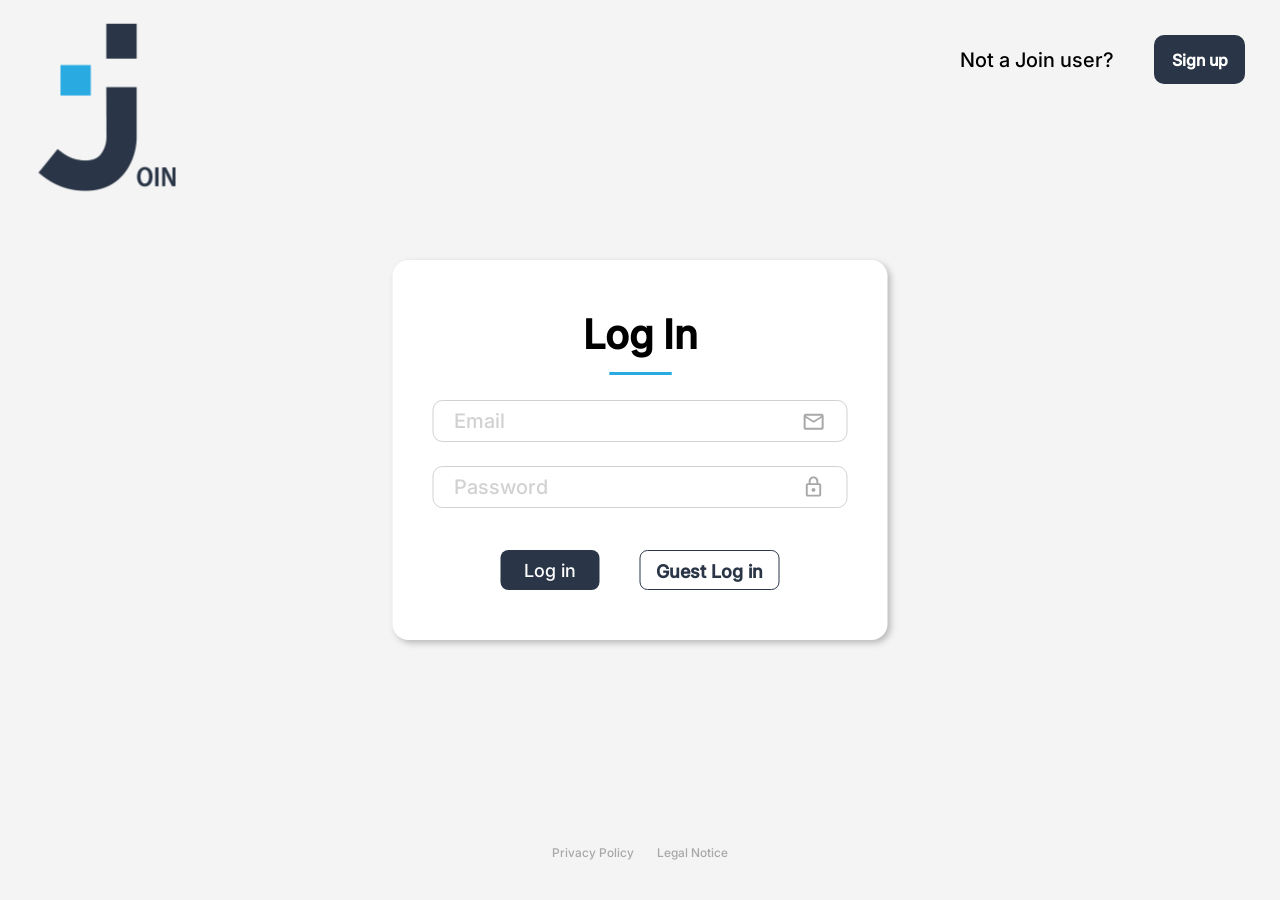
==== index.html @ aa9a5a64 "first upload after finish the project" ====
<!DOCTYPE html>
<html lang="en-EN">
  <head>
    <meta charset="UTF-8" />
    <meta name="viewport" content="width=device-width, initial-scale=1.0" />
    <link rel="shortcut icon" href="./assets/icons/logo/joinLarge.png" type="image/x-icon" />

    <script type="module" src="./scripts/signUp.js" defer></script>
    <script src="./scripts/login.js" defer></script>
    <script src="./scripts/checkActiveUser.js" defer></script>
    <script type="module" src="./scripts/signUpEventListener.js" defer></script>
    <script src="./scripts/orientation.js" defer></script>

    <link rel="stylesheet" href="./css/standard.css" />
    <link rel="stylesheet" href="./css/login.css" />
    <link rel="stylesheet" href="./css/signUp.css" />
    <title>JOIN Login</title>
  </head>
  <body>
    <div id="overlay">
      <div class="overlay_msg">You Signed Up Successfully</div>
    </div>

    <div class="bg_overlay_responsive"></div>

    <header class="login_header" style="display: none">
      <div class="sign_up">
        <span>Not a Join user?</span>
        <button id="signBtn_next_page" class="transition">Sign up</button>
      </div>
    </header>

    <div class="image_container">
      <img class="join_image" src="./assets/icons/logo/joinLarge.png" alt="Join Logo" />
    </div>

    <div class="login_window" style="display: none">
      <div class="login_title">
        <h1>Log In</h1>
        <div class="underline"></div>
      </div>
      <div>
        <form id="loginForm" class="form_content" action="">
          <label for="loginEmail"></label>
          <input id="loginEmail" type="email" placeholder="Email" required />
          <div id="email_error" class="error_message email_error_position"></div>

          <label for="loginPassword"></label>
          <div class="password_container">
            <input id="loginPassword" name="password" type="password" placeholder="Password" required />
            <img id="togglePassword" src="./assets/icons/login_and_signUp/lock.svg" alt="Toggle Password Visibility" class="password_icon cursor_pointer" />
          </div>
          <div id="password_error" class="error_message password_error_position"></div>

          <div class="form_btn">
            <button id="login_btn" type="submit" class="transition">Log in</button>
            <button id="guest_log" class="cursor_pointer transition" type="submit" onclick="linkGuestBtn()">Guest Log in</button>
          </div>
        </form>
      </div>
    </div>

    <div class="sign_window">
      <div class="goBackArrowContainer transition">
        <img id="goBackArrow" src="./assets/icons/login_and_signUp/arrow.svg" alt="arrow" />
      </div>
      <div class="sign_up_content">
        <div class="sign_title">
          <div class="center_title_and_underline">
            <h1>Sign up</h1>
            <div class="signUp_underline"></div>
          </div>
        </div>
      </div>
      <div>
        <div>
          <form id="signUp" class="form_content" action="">
            <label for="name"></label>
            <input id="name" name="name" type="text" placeholder="Name" />
            <div id="signUp_name_error" class="error_message email_error_position"></div>

            <label for="signUpEmail"></label>
            <input id="signUpEmail" name="email" type="email" placeholder="Email" />
            <div id="signUp_email_error" class="error_message email_error_position"></div>

            <label for="signUppassword"></label>
            <div class="password_container">
              <input id="signUpPassword" name="password" type="password" placeholder="Password" />
              <img id="toggleSignUpPassword" src="./assets/icons/login_and_signUp/lock.svg" alt="Toggle Password Visibility" class="password_icon cursor_pointer" />
            </div>
            <div id="signUp_password_error" class="error_message email_error_position"></div>

            <label for="signUpconfirmPassword"></label>
            <div class="password_container">
              <input id="signUpConfirmPassword" type="password" placeholder="Confirm Password" />
              <img id="toggleSignUpConfirmPassword" src="./assets/icons/login_and_signUp/lock.svg" alt="Toggle Password Visibility" class="password_icon cursor_pointer" />
            </div>
            <div id="signUp_confirmPassword_error" class="error_message email_error_position"></div>

            <div class="privacy_police_content">
              <input class="cursor_pointer" type="checkbox" id="privacy_police" value="privacy_police" />
              <label for="privacy_police">I accept the <a href="./privacy_policy.html">Privacy policy</a></label>
            </div>

            <div class="form_btn_sign">
              <button id="sign_btn" class="cursor_pointer transition" type="submit">Sign up</button>
            </div>
          </form>
        </div>
      </div>
    </div>

    <footer class="terms_conditions" style="display: none">
      <a href="./privacy_policy.html" class="transition">Privacy Policy</a>
      <a href="./legal_notice.html" class="transition">Legal Notice</a>
    </footer>
  </body>
</html>
---- css/standard.css ----
@font-face {
  font-family: Inter;
  src: url(../assets/fonts/Inter/static/Inter_18pt-Medium.ttf) format("woff2");
}

* {
  scroll-behavior: smooth;
  font-family: Inter, sans-serif;
}

body {
  margin: 0 auto;
  padding: 0;
  box-sizing: border-box;
  overflow-x: hidden;
}

body.landscape {
  position: relative;
}

body.landscape::before {
  content: "🔄 Please rotate your device to portrait mode";
  font-size: clamp(16px, 4vw, 24px);
  position: fixed;
  top: 0;
  left: 0;
  width: 100%;
  height: 100%;
  background-color: white;
  z-index: 9999;
  display: flex;
  justify-content: center;
  align-items: center;
  text-align: center;
}

main {
  display: flex;
  background-color: rgb(246, 247, 248) !important;
}

a {
  text-decoration: none;
  cursor: pointer;
}

.d_none {
  display: none;
}

.header_standard_position {
  display: flex;
  align-items: center;
  gap: 30px;
  padding-top: 110px;
  padding-left: 96px;
}

.header_standard_size h1 {
  font-size: 61px;
  margin: 0;
}

.header_standard_size h2 {
  font-size: 27px;
  font-weight: 400;
}

.line {
  border-left: 3px solid rgb(41, 171, 226);
  height: 59px;
}

.cursor_pointer {
  cursor: pointer;
}

.transition {
  transition: all 125ms ease-in-out;
}

@keyframes slideInFromRight {
  from {
    clip-path: inset(0 0 0 100%);
  }
  to {
    clip-path: inset(0 0 0 0);
  }
}

@keyframes slideOutToRight {
  from {
    clip-path: inset(0 0 0 0);
  }
  to {
    clip-path: inset(0 0 0 100%);
  }
}

@keyframes fadeIn {
  from {
    opacity: 0;
  }
  to {
    opacity: 1;
  }
}

@keyframes fadeOut {
  from {
    opacity: 1;
  }
  to {
    opacity: 0;
  }
}
---- css/login.css ----
body {
  margin: 0;
  padding: 0;
  width: 100%;
  height: 100%;
  overflow: hidden;
  background-color: #f4f4f4;
  display: flex;
  justify-content: center;
  align-items: center;
}

.join_image {
  position: absolute;
  top: 50%;
  left: 50%;
  transform: translate(-50%, -50%);
  object-fit: cover;
  animation: moveShrinkFade 0.8s ease-in-out forwards;
  z-index: 100;
  animation-delay: 1s;
}

@keyframes moveShrinkFade {
  0% {
    transform: translate(-50%, -50%) scale(1);
    opacity: 1;
    position: absolute;
    top: 50%;
    left: 50%;
  }

  100% {
    transform: translate(0, 0) scale(0.5);
    opacity: 1;
    position: absolute;
    top: -60px;
    left: -30px;
  }
}

header {
  width: 100%;
  display: flex;
  align-items: self-start;
  justify-content: flex-end;
  padding: 35px;
}

.sign_up {
  display: flex;
  align-items: center;
  gap: 20px;
}

.sign_up span {
  font-size: 20px;
  font-weight: 400;
}

.sign_up button {
  background-color: rgb(42, 54, 71);
  color: white;
  padding: 10px;
  border: none;
  border-radius: 10px;
  font-size: 16px;
  font-weight: 700;
  cursor: pointer;
  margin-left: 20px;
  height: 49px;
  width: 91px;
}

.login_window {
  border: 1px transparent;
  border-radius: 16px;
  filter: drop-shadow(3px 3px 3px rgba(179, 179, 179, 0.9));
  background-color: white;
  position: absolute;
  top: 50%;
  left: 50%;
  margin-right: -50%;
  transform: translate(-50%, -50%);
  opacity: 0;
  animation: fadeIn 125ms forwards;
  width: 415px;
  height: 300px;
  padding: 40px;
  display: none;
}

.login_title {
  display: flex;
  flex-direction: column;
  align-items: center;
}

h1 {
  text-align: center;
  font-size: 40px;
  margin-bottom: 13px;
  margin-top: 10px;
}

.underline {
  border: 1px solid;
  width: 60px;
  height: 1px;
  color: rgb(41, 171, 226);
  background-color: rgb(41, 171, 226);
  margin-bottom: 13px;
}

.form_content {
  display: flex;
  flex-direction: column;
  gap: 12px;
  margin-bottom: 44px;
}

.form_btn {
  display: flex;
  justify-content: center;
  gap: 40px;
  margin-top: 30px;
}

.sign_btn {
  display: flex;
  justify-content: center;
  gap: 40px;
}

.error_message {
  position: absolute;
  color: red;
  font-size: 12px;
  margin: 0;
  padding: 0;
  top: 48%;
  left: 40px;
  width: auto;
}

.email_error_position {
  position: absolute;
  top: 182px;
}

.password_error_position {
  position: absolute;
  top: 250px;
}

#loginEmail,
#loginPassword,
#name,
#signUpEmail,
#signUpPassword,
#signUpConfirmPassword {
  cursor: pointer;
  border-radius: 10px;
  border: 1px solid rgba(209, 209, 209, 1);
  outline: none;
  font-size: 20px;
  font-weight: 400;
  height: 36px;
  border-radius: 12px;
  padding-left: 16px;
}

::placeholder {
  color: rgba(209, 209, 209, 1);
}

#loginEmail:focus,
#signUpEmail:focus,
#loginPassword:focus,
#signUpPassword:focus,
#signUpConfirmPassword:focus,
#name:focus {
  border: 1px solid rgb(41, 171, 226);
}

#loginEmail,
#signUpEmail {
  background: url("../assets/icons/login_and_signUp/mail.svg") no-repeat right center;
  background-repeat: no-repeat;
  padding-left: 20px;
  background-position: calc(100% - 20px);
}

#loginEmail,
#loginPassword {
  width: 100%;
  padding: 20px;
  border-radius: 10px;
  border: 1px solid rgba(209, 209, 209, 1);
  outline: none;
  font-size: 20px;
  font-weight: 400;
  box-sizing: border-box;
}

.password_container {
  position: relative;
  width: 100%;
}

.password_icon {
  position: absolute;
  right: 22px;
  top: 50%;
  transform: translateY(-50%);
  cursor: pointer;
  width: 24px;
  height: 24px;
}

#loginPassword {
  background-image: none;
}

#guest_log {
  background-color: white;
  color: rgb(42, 54, 71);
  border: 1px solid;
  border-color: rgb(42, 54, 71);
  padding: 10px;
  border-radius: 8px;
  font-weight: bold;
  width: 140px;
  height: 40px;
  font-size: large;
}

#guest_log:hover {
  color: rgb(41, 171, 226);
  border-color: rgb(41, 171, 226);
  box-shadow: 0 7px 7px 0 rgba(104, 104, 104, 0.301);
}

#login_btn {
  cursor: pointer;
  background-color: rgb(42, 54, 71);
  color: white;
  border: none;
  padding: 10px;
  border-radius: 8px;
  font-weight: 400;
  width: 99px;
  height: 40px;
  font-size: large;
}

#login_btn:hover {
  background-color: rgb(41, 171, 226);
  box-shadow: 0 7px 7px 0 rgba(104, 104, 104, 0.301);
}

#signBtn:hover,
#signBtn_next_page:hover {
  background-color: rgb(41, 171, 226);
  box-shadow: 0 7px 7px 0 rgba(104, 104, 104, 0.301);
}

.disabled_btn {
  opacity: 0.6;
  cursor: not-allowed;
}

#sign_btn:disabled:hover {
  background-color: rgb(42, 54, 71);
  box-shadow: none;
  cursor: not-allowed;
}

#sign_btn {
  background-color: rgb(42, 54, 71);
  color: white;
  border: none;
  padding: 10px;
  border-radius: 8px;
  font-weight: 400;
  width: 99px;
  height: 40px;
}

#sign_btn:hover {
  background-color: rgb(41, 171, 226);
  box-shadow: 0 7px 7px 0 rgba(104, 104, 104, 0.301);
}

input[type="checkbox"] {
  appearance: none;
  -webkit-appearance: none;
  width: 19px;
  height: 19px;
  background-image: url(../assets/icons/checkbox/empty.png);
  background-repeat: no-repeat;
  background-position: center;
}

input[type="checkbox"]:checked {
  background-image: url(../assets/icons/checkbox/check.svg);
  background-size: cover;
  background-position: center;
  background-repeat: no-repeat;
}

input[type="checkbox"]:hover {
  background-image: url(../assets/icons/checkbox/check.svg);
  background-size: cover;
  background-position: center;
  background-repeat: no-repeat;
}

footer {
  position: fixed;
  bottom: 0;
  left: 0;
  width: 100%;
  text-align: center;
}

.terms_conditions {
  margin-bottom: 30px;
  font-size: 12px;
}

.terms_conditions a {
  text-decoration: none;
  color: rgb(168, 168, 168);
  padding: 10px;
  display: inline-block;
}

.terms_conditions a:hover {
  color: rgb(41, 171, 226);
  transform: scale(1.1);
}

#overlay {
  position: fixed;
  top: 0;
  left: 0;
  width: 100%;
  height: 100%;
  background-color: rgba(0, 0, 0, 0.5);
  z-index: 2;
  display: none;
}

.overlay_msg {
  position: absolute;
  top: 50%;
  left: 50%;
  transform: translate(-50%, -50%);
  width: 326px;
  height: 74px;
  border-radius: 30px;
  z-index: 3;
  background-color: rgba(42, 54, 71, 1);
  box-shadow: 0px 0px 4px 0px rgba(0, 0, 0, 0.1);
  color: rgb(255, 255, 255);
  font-size: 20px;
  font-weight: 400;

  display: flex;
  justify-content: center;
  align-items: center;
}

@media only screen and (max-width: 1000px) {
  @keyframes moveShrinkFade {
    0% {
      transform: translate(-50%, -50%) scale(1);
      position: absolute;
      top: 50%;
      left: 50%;
    }

    100% {
      transform: translate(0, 0) scale(0.35);
      position: absolute;
      top: -80px;
      left: -40px;
    }
  }
}

@media (max-height: 800px) {
  footer {
    margin-bottom: 9px !important;
  }
}

@media only screen and (max-width: 800px) {
  .join_image {
    animation: moveShrinkFade600 1s ease-in-out forwards;
  }

  @keyframes moveShrinkFade600 {
    0% {
      transform: translate(-50%, -50%) scale(1);
      position: absolute;
      top: 50%;
      left: 50%;
      z-index: 3;
      content: url("../assets/icons/logo/join_logo_white.svg");
    }

    100% {
      transform: translate(0, 0) scale(1);
      position: absolute;
      top: 20px;
      left: 20px;
      z-index: 3;
    }
  }

  .join_image {
    content: url("../assets/icons/logo/join_logo_white.svg");
    animation: moveShrinkFade600 1s ease-in-out forwards, changeContent 1s ease-in-out forwards;
    animation-delay: 1s;
    height: 140px;
    width: auto;
  }

  @keyframes changeContent {
    0% {
      content: url("../assets/icons/logo/join_logo_white.svg");
      opacity: 1;
    }
    5% {
      opacity: 0.95;
    }
    10% {
      opacity: 0.9;
    }
    15% {
      opacity: 0.85;
    }
    20% {
      opacity: 0.8;
    }
    25% {
      opacity: 0.75;
    }
    30% {
      opacity: 0.7;
    }
    35% {
      opacity: 0.65;
    }
    40% {
      opacity: 0.6;
    }
    45% {
      opacity: 0.55;
    }
    50% {
      opacity: 0.5;
    }
    55% {
      opacity: 0.55;
    }
    60% {
      opacity: 0.6;
    }
    65% {
      opacity: 0.65;
    }
    70% {
      opacity: 0.7;
    }
    75% {
      opacity: 0.75;
    }
    80% {
      opacity: 0.8;
    }
    85% {
      opacity: 0.85;
    }
    90% {
      opacity: 0.9;
    }
    95% {
      opacity: 0.95;
    }
    100% {
      content: url("../assets/icons/logo/joinSmall.svg");
      opacity: 1;
      scale: 0.5;
      left: 0;
      top: 0;
    }
  }
}

@media only screen and (max-width: 600px) {
  .login_window {
    width: 80%;
    top: 45%;
  }

  .login_header {
    position: fixed;
    bottom: 90px;
    width: 100%;
    display: flex;
    justify-content: center;
  }

  .bg_overlay_responsive {
    position: absolute;
    top: 0;
    left: 0;
    width: 100%;
    height: 100%;
    background: rgba(42, 54, 71, 1);
  }
}

@media only screen and (max-width: 450px) {
  .login_window {
    padding: 20px;
    padding-bottom: 40px;
    width: 85%;
  }

  .error_message {
    left: 20px;
  }

  .email_error_position {
    position: absolute;
    top: 164px;
  }

  .password_error_position {
    position: absolute;
    top: 232px;
  }

  @keyframes moveShrinkFade {
    0% {
      transform: translate(-50%, -50%) scale(1);
      position: absolute;
      top: 50%;
      left: 50%;
    }

    100% {
      transform: translate(0, 0) scale(0.35);
      position: absolute;
      top: -90px;
      left: -60px;
    }
  }
}
---- css/signUp.css ----
.sign_window {
  display: none;
  border: 1px transparent;
  border-radius: 16px;
  filter: drop-shadow(3px 3px 3px rgba(179, 179, 179, 0.9));
  background-color: white;
  position: absolute;
  top: 50%;
  left: 50%;
  margin-right: -50%;
  transform: translate(-50%, -50%);
  opacity: 0;
  animation: fadeIn 1s forwards;
  width: 415px;
  height: 450px;
  padding: 40px;
}

.center_title_and_underline {
  display: flex;
  flex-direction: column;
  align-items: center;
}

.sign_up_content {
  display: flex;
  align-items: center;
  justify-content: center;
}

.sign_title {
  display: flex;
  flex-direction: column;
  align-items: center;
  margin: auto;
}

.goBackArrowContainer {
  position: absolute;
  top: 70px;
}

#goBackArrow:hover {
  cursor: pointer;
  content: url(../assets/icons/help/arrow_hover.svg);
  width: 35px;
  height: 32px;
}

.signUp_underline {
  border: 1px solid;
  width: 90px;
  height: 1px;
  color: rgb(41, 171, 226);
  background-color: rgb(41, 171, 226);
  margin-bottom: 13px;
}

#name {
  background: url("../assets/icons/login_and_signUp/person.svg") no-repeat right center;
  background-repeat: no-repeat;
  background-position: calc(100% - 20px);
}

#signUpPassword,
#signUpConfirmPassword {
  width: 100%;
  padding: 20px;
  border-radius: 10px;
  border: 1px solid rgba(209, 209, 209, 1);
  outline: none;
  font-size: 20px;
  font-weight: 400;
  box-sizing: border-box;
  background-image: none;
}

#signUp_name_error {
  position: absolute;
  top: 180px;
}

#signUp_email_error {
  position: absolute;
  top: 245px;
}

#signUp_password_error {
  position: absolute;
  top: 310px;
}

#signUp_confirmPassword_error {
  position: absolute;
  top: 378px;
}

.form_btn_sign {
  display: flex;
  justify-content: center;
  gap: 40px;
  margin-top: 10px;
}

.privacy_police_content {
  display: flex;
  justify-content: center;
  align-items: center;
  gap: 8px;
  font-size: small;
  margin-top: 20px;
}

.privacy_police_content a {
  color: rgb(41, 171, 226);
  text-decoration: none;
}

#signUp_privacy_error {
  position: absolute;
  left: 0;
  top: 435px;
  transform: none;
  text-align: center;
  width: 100%;
}

@media only screen and (max-width: 850px) {
  .sign_window {
    top: 55%;
  }
}

@media only screen and (max-width: 600px) {
  .sign_window {
    width: 80%;
  }
}

@media (max-height: 800px) {
  .sign_window {
    height: 430px;
  }
}

@media only screen and (max-width: 450px) {
  .sign_window {
    padding: 20px;
    padding-bottom: 40px;
    width: 85%;
  }

  #signUp_name_error {
    top: 160px;
  }

  #signUp_email_error {
    top: 225px;
  }

  #signUp_password_error {
    top: 290px;
  }

  #signUp_confirmPassword_error {
    top: 358px;
  }

  #signUp_privacy_error {
    top: 415px;
  }
}
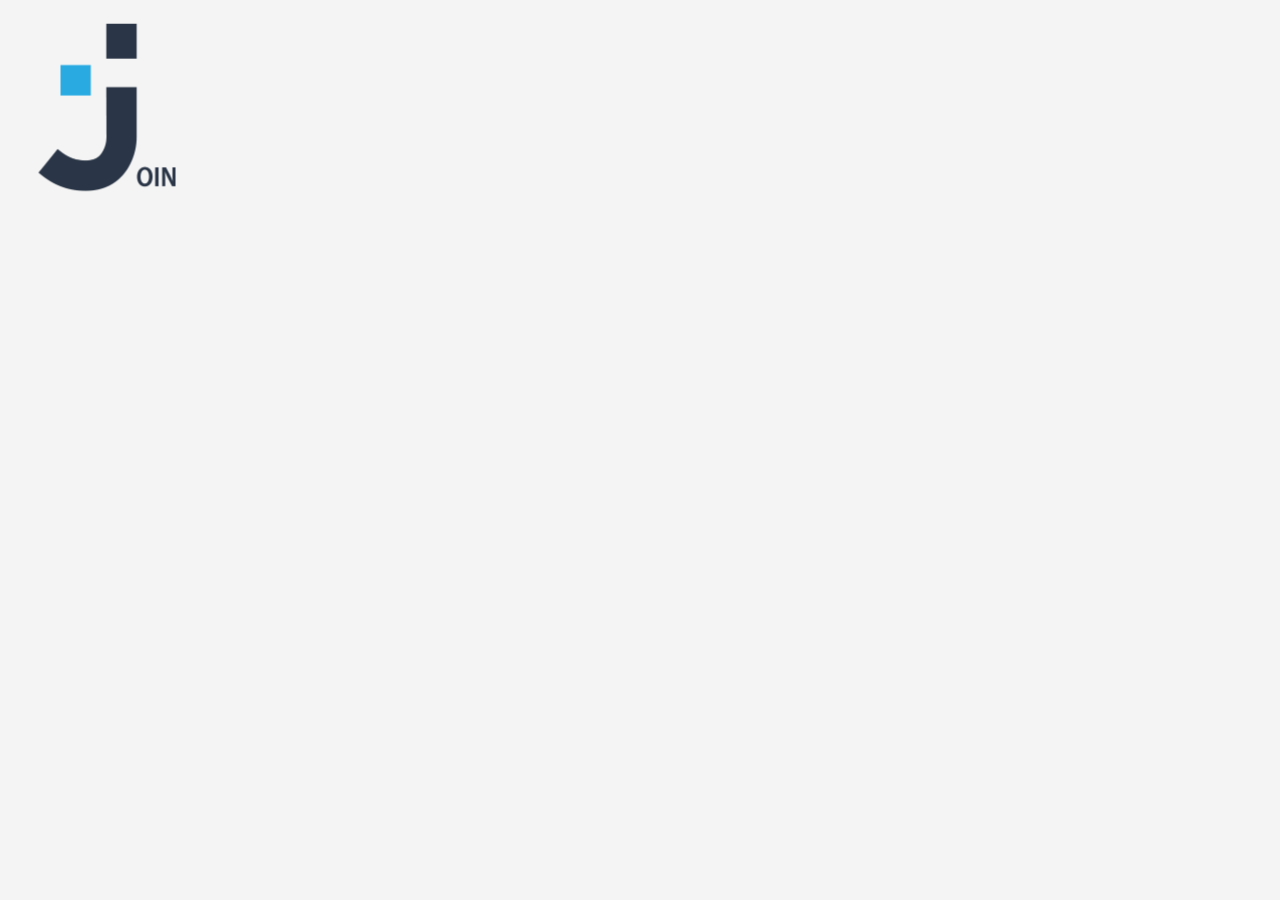
==== commit cdb55e24: "fix some bugs" ====
--- a/index.html
+++ b/index.html
@@ -5,16 +5,16 @@
     <meta name="viewport" content="width=device-width, initial-scale=1.0" />
     <link rel="shortcut icon" href="./assets/icons/logo/joinLarge.png" type="image/x-icon" />
 
-    <script type="module" src="./scripts/signUp.js" defer></script>
-    <script src="./scripts/login.js" defer></script>
-    <script src="./scripts/checkActiveUser.js" defer></script>
-    <script type="module" src="./scripts/signUpEventListener.js" defer></script>
-    <script src="./scripts/orientation.js" defer></script>
+    <script type="module" src="./scripts/pages/signUp.js" defer></script>
+    <script src="./scripts/pages/login.js" defer></script>
+    <script src="./scripts/utilities/checkActiveUser.js" defer></script>
+    <script type="module" src="./scripts/components/signUpEventListener.js" defer></script>
+    <script src="./scripts/utilities/orientation.js" defer></script>
 
     <link rel="stylesheet" href="./css/standard.css" />
-    <link rel="stylesheet" href="./css/login.css" />
-    <link rel="stylesheet" href="./css/signUp.css" />
-    <title>JOIN Login</title>
+    <link rel="stylesheet" href="./css/pages/login.css" />
+    <link rel="stylesheet" href="./css/pages/signUp.css" />
+    <title>JOIN</title>
   </head>
   <body>
     <div id="overlay">
@@ -40,7 +40,7 @@
         <div class="underline"></div>
       </div>
       <div>
-        <form id="loginForm" class="form_content" action="">
+        <form id="loginForm" class="form_content" novalidate>
           <label for="loginEmail"></label>
           <input id="loginEmail" type="email" placeholder="Email" required />
           <div id="email_error" class="error_message email_error_position"></div>
@@ -54,7 +54,7 @@
 
           <div class="form_btn">
             <button id="login_btn" type="submit" class="transition">Log in</button>
-            <button id="guest_log" class="cursor_pointer transition" type="submit" onclick="linkGuestBtn()">Guest Log in</button>
+            <button id="guest_log" class="cursor_pointer transition" type="button">Guest Log in</button>
           </div>
         </form>
       </div>
@@ -74,7 +74,7 @@
       </div>
       <div>
         <div>
-          <form id="signUp" class="form_content" action="">
+          <form id="signUp" class="form_content" novalidate>
             <label for="name"></label>
             <input id="name" name="name" type="text" placeholder="Name" />
             <div id="signUp_name_error" class="error_message email_error_position"></div>
@@ -99,7 +99,7 @@
 
             <div class="privacy_police_content">
               <input class="cursor_pointer" type="checkbox" id="privacy_police" value="privacy_police" />
-              <label for="privacy_police">I accept the <a href="./privacy_policy.html">Privacy policy</a></label>
+              <label for="privacy_police">I accept the <a href="./pages/policy/privacy_policy.html">Privacy policy</a></label>
             </div>
 
             <div class="form_btn_sign">
@@ -111,8 +111,8 @@
     </div>
 
     <footer class="terms_conditions" style="display: none">
-      <a href="./privacy_policy.html" class="transition">Privacy Policy</a>
-      <a href="./legal_notice.html" class="transition">Legal Notice</a>
+      <a href="./pages/policy/privacy_policy.html" class="transition">Privacy Policy</a>
+      <a href="./pages/legal/legal_notice.html" class="transition">Legal Notice</a>
     </footer>
   </body>
 </html>
--- a/css/pages/login.css
+++ b/css/pages/login.css
@@ -0,0 +1,512 @@
+body {
+  margin: 0;
+  padding: 0;
+  width: 100%;
+  height: 100%;
+  overflow: hidden;
+  background-color: #f4f4f4;
+  display: flex;
+  justify-content: center;
+  align-items: center;
+}
+
+.join_image {
+  position: absolute;
+  top: 50%;
+  left: 50%;
+  transform: translate(-50%, -50%);
+  object-fit: cover;
+  animation: moveShrinkFade 0.8s ease-in-out forwards;
+  z-index: 100;
+  animation-delay: 1s;
+}
+
+@keyframes moveShrinkFade {
+  0% {
+    transform: translate(-50%, -50%) scale(1);
+    opacity: 1;
+    position: absolute;
+    top: 50%;
+    left: 50%;
+  }
+
+  100% {
+    transform: translate(0, 0) scale(0.5);
+    opacity: 1;
+    position: absolute;
+    top: -60px;
+    left: -30px;
+  }
+}
+
+header {
+  width: 100%;
+  display: flex;
+  align-items: self-start;
+  justify-content: flex-end;
+  padding: 35px;
+}
+
+.sign_up {
+  display: flex;
+  align-items: center;
+  gap: 20px;
+}
+
+.sign_up span {
+  font-size: 20px;
+  font-weight: 400;
+}
+
+.sign_up button {
+  background-color: rgb(42, 54, 71);
+  color: white;
+  padding: 10px;
+  border: none;
+  border-radius: 10px;
+  font-size: 16px;
+  font-weight: 700;
+  cursor: pointer;
+  margin-left: 20px;
+  height: 49px;
+  width: 91px;
+}
+
+.login_window {
+  border: 1px transparent;
+  border-radius: 16px;
+  filter: drop-shadow(3px 3px 3px rgba(179, 179, 179, 0.9));
+  background-color: white;
+  position: absolute;
+  top: 50%;
+  left: 50%;
+  margin-right: -50%;
+  transform: translate(-50%, -50%);
+  opacity: 0;
+  animation: fadeIn 125ms forwards;
+  width: 415px;
+  height: 300px;
+  padding: 40px;
+  display: none;
+}
+
+.login_title {
+  display: flex;
+  flex-direction: column;
+  align-items: center;
+}
+
+h1 {
+  text-align: center;
+  font-size: 40px;
+  margin-bottom: 13px;
+  margin-top: 10px;
+}
+
+.underline {
+  border: 1px solid;
+  width: 60px;
+  height: 1px;
+  color: rgb(41, 171, 226);
+  background-color: rgb(41, 171, 226);
+  margin-bottom: 13px;
+}
+
+.form_content {
+  display: flex;
+  flex-direction: column;
+  gap: 12px;
+  margin-bottom: 44px;
+}
+
+.form_btn {
+  display: flex;
+  justify-content: center;
+  gap: 40px;
+  margin-top: 30px;
+}
+
+.sign_btn {
+  display: flex;
+  justify-content: center;
+  gap: 40px;
+}
+
+.error_message {
+  position: absolute;
+  color: red;
+  font-size: 12px;
+  margin: 0;
+  padding: 0;
+  top: 48%;
+  left: 40px;
+  width: auto;
+}
+
+.email_error_position {
+  position: absolute;
+  top: 182px;
+}
+
+.password_error_position {
+  position: absolute;
+  top: 250px;
+}
+
+#loginEmail,
+#loginPassword,
+#name,
+#signUpEmail,
+#signUpPassword,
+#signUpConfirmPassword {
+  cursor: pointer;
+  border-radius: 10px;
+  border: 1px solid rgba(209, 209, 209, 1);
+  outline: none;
+  font-size: 20px;
+  font-weight: 400;
+  height: 36px;
+  border-radius: 12px;
+  padding-left: 16px;
+}
+
+::placeholder {
+  color: rgba(209, 209, 209, 1);
+}
+
+#loginEmail:focus,
+#signUpEmail:focus,
+#loginPassword:focus,
+#signUpPassword:focus,
+#signUpConfirmPassword:focus,
+#name:focus {
+  border: 1px solid rgb(41, 171, 226);
+}
+
+#loginEmail,
+#signUpEmail {
+  background: url("../../assets/icons/login_and_signUp/mail.svg") no-repeat right center;
+  background-repeat: no-repeat;
+  padding-left: 20px;
+  background-position: calc(100% - 20px);
+}
+
+#loginEmail,
+#loginPassword {
+  width: 100%;
+  padding: 20px;
+  border-radius: 10px;
+  border: 1px solid rgba(209, 209, 209, 1);
+  outline: none;
+  font-size: 20px;
+  font-weight: 400;
+  box-sizing: border-box;
+}
+
+.password_container {
+  position: relative;
+  width: 100%;
+}
+
+.password_icon {
+  position: absolute;
+  right: 22px;
+  top: 50%;
+  transform: translateY(-50%);
+  cursor: pointer;
+  width: 24px;
+  height: 24px;
+}
+
+#loginPassword {
+  background-image: none;
+}
+
+#guest_log {
+  background-color: white;
+  color: rgb(42, 54, 71);
+  border: 1px solid;
+  border-color: rgb(42, 54, 71);
+  padding: 10px;
+  border-radius: 8px;
+  font-weight: bold;
+  width: 140px;
+  height: 40px;
+  font-size: large;
+}
+
+#guest_log:hover {
+  color: rgb(41, 171, 226);
+  border-color: rgb(41, 171, 226);
+  box-shadow: 0 7px 7px 0 rgba(104, 104, 104, 0.301);
+}
+
+#login_btn {
+  cursor: pointer;
+  background-color: rgb(42, 54, 71);
+  color: white;
+  border: none;
+  padding: 10px;
+  border-radius: 8px;
+  font-weight: 400;
+  width: 99px;
+  height: 40px;
+  font-size: large;
+}
+
+#login_btn:hover {
+  background-color: rgb(41, 171, 226);
+  box-shadow: 0 7px 7px 0 rgba(104, 104, 104, 0.301);
+}
+
+#signBtn:hover,
+#signBtn_next_page:hover {
+  background-color: rgb(41, 171, 226);
+  box-shadow: 0 7px 7px 0 rgba(104, 104, 104, 0.301);
+}
+
+footer {
+  position: fixed;
+  bottom: 0;
+  left: 0;
+  width: 100%;
+  text-align: center;
+}
+
+.terms_conditions {
+  margin-bottom: 30px;
+  font-size: 12px;
+}
+
+.terms_conditions a {
+  text-decoration: none;
+  color: rgb(168, 168, 168);
+  padding: 10px;
+  display: inline-block;
+}
+
+.terms_conditions a:hover {
+  color: rgb(41, 171, 226);
+  transform: scale(1.1);
+}
+
+#overlay {
+  position: fixed;
+  top: 0;
+  left: 0;
+  width: 100%;
+  height: 100%;
+  background-color: rgba(0, 0, 0, 0.5);
+  z-index: 2;
+  display: none;
+}
+
+.overlay_msg {
+  position: absolute;
+  top: 50%;
+  left: 50%;
+  transform: translate(-50%, -50%);
+  width: 326px;
+  height: 74px;
+  border-radius: 30px;
+  z-index: 3;
+  background-color: rgba(42, 54, 71, 1);
+  box-shadow: 0px 0px 4px 0px rgba(0, 0, 0, 0.1);
+  color: rgb(255, 255, 255);
+  font-size: 20px;
+  font-weight: 400;
+
+  display: flex;
+  justify-content: center;
+  align-items: center;
+}
+
+@media only screen and (max-width: 1000px) {
+  @keyframes moveShrinkFade {
+    0% {
+      transform: translate(-50%, -50%) scale(1);
+      position: absolute;
+      top: 50%;
+      left: 50%;
+    }
+
+    100% {
+      transform: translate(0, 0) scale(0.35);
+      position: absolute;
+      top: -80px;
+      left: -40px;
+    }
+  }
+}
+
+@media (max-height: 800px) {
+  footer {
+    margin-bottom: 9px !important;
+  }
+}
+
+@media only screen and (max-width: 800px) {
+  .join_image {
+    animation: moveShrinkFade600 1s ease-in-out forwards;
+  }
+
+  @keyframes moveShrinkFade600 {
+    0% {
+      transform: translate(-50%, -50%) scale(1);
+      position: absolute;
+      top: 50%;
+      left: 50%;
+      z-index: 3;
+      content: url("../../assets/icons/logo/join_logo_white.svg");
+    }
+
+    100% {
+      transform: translate(0, 0) scale(1);
+      position: absolute;
+      top: 20px;
+      left: 20px;
+      z-index: 3;
+    }
+  }
+
+  .join_image {
+    content: url("../../assets/icons/logo/join_logo_white.svg");
+    animation: moveShrinkFade600 1s ease-in-out forwards, changeContent 1s ease-in-out forwards;
+    animation-delay: 1s;
+    height: 140px;
+    width: auto;
+  }
+
+  @keyframes changeContent {
+    0% {
+      content: url("../../assets/icons/logo/join_logo_white.svg");
+      opacity: 1;
+    }
+    5% {
+      opacity: 0.95;
+    }
+    10% {
+      opacity: 0.9;
+    }
+    15% {
+      opacity: 0.85;
+    }
+    20% {
+      opacity: 0.8;
+    }
+    25% {
+      opacity: 0.75;
+    }
+    30% {
+      opacity: 0.7;
+    }
+    35% {
+      opacity: 0.65;
+    }
+    40% {
+      opacity: 0.6;
+    }
+    45% {
+      opacity: 0.55;
+    }
+    50% {
+      opacity: 0.5;
+    }
+    55% {
+      opacity: 0.55;
+    }
+    60% {
+      opacity: 0.6;
+    }
+    65% {
+      opacity: 0.65;
+    }
+    70% {
+      opacity: 0.7;
+    }
+    75% {
+      opacity: 0.75;
+    }
+    80% {
+      opacity: 0.8;
+    }
+    85% {
+      opacity: 0.85;
+    }
+    90% {
+      opacity: 0.9;
+    }
+    95% {
+      opacity: 0.95;
+    }
+    100% {
+      content: url("../../assets/icons/logo/joinSmall.svg");
+      opacity: 1;
+      scale: 0.5;
+      left: 0;
+      top: 0;
+    }
+  }
+}
+
+@media only screen and (max-width: 600px) {
+  .login_window {
+    width: 80%;
+    top: 45%;
+  }
+
+  .login_header {
+    position: fixed;
+    bottom: 90px;
+    width: 100%;
+    display: flex;
+    justify-content: center;
+  }
+
+  .bg_overlay_responsive {
+    position: absolute;
+    top: 0;
+    left: 0;
+    width: 100%;
+    height: 100%;
+    background: rgba(42, 54, 71, 1);
+  }
+}
+
+@media only screen and (max-width: 450px) {
+  .login_window {
+    padding: 20px;
+    padding-bottom: 40px;
+    width: 85%;
+  }
+
+  .error_message {
+    left: 20px;
+  }
+
+  .email_error_position {
+    position: absolute;
+    top: 164px;
+  }
+
+  .password_error_position {
+    position: absolute;
+    top: 232px;
+  }
+
+  @keyframes moveShrinkFade {
+    0% {
+      transform: translate(-50%, -50%) scale(1);
+      position: absolute;
+      top: 50%;
+      left: 50%;
+    }
+
+    100% {
+      transform: translate(0, 0) scale(0.35);
+      position: absolute;
+      top: -90px;
+      left: -60px;
+    }
+  }
+}
--- a/css/pages/signUp.css
+++ b/css/pages/signUp.css
@@ -0,0 +1,223 @@
+.sign_window {
+  display: none;
+  border: 1px transparent;
+  border-radius: 16px;
+  filter: drop-shadow(3px 3px 3px rgba(179, 179, 179, 0.9));
+  background-color: white;
+  position: absolute;
+  top: 50%;
+  left: 50%;
+  margin-right: -50%;
+  transform: translate(-50%, -50%);
+  opacity: 0;
+  animation: fadeIn 1s forwards;
+  width: 415px;
+  height: 450px;
+  padding: 40px;
+}
+
+.center_title_and_underline {
+  display: flex;
+  flex-direction: column;
+  align-items: center;
+}
+
+.sign_up_content {
+  display: flex;
+  align-items: center;
+  justify-content: center;
+}
+
+.sign_title {
+  display: flex;
+  flex-direction: column;
+  align-items: center;
+  margin: auto;
+}
+
+.goBackArrowContainer {
+  position: absolute;
+  top: 70px;
+}
+
+#goBackArrow:hover {
+  cursor: pointer;
+  content: url(../../assets/icons/help/arrow_hover.svg);
+  width: 35px;
+  height: 32px;
+}
+
+.signUp_underline {
+  border: 1px solid;
+  width: 90px;
+  height: 1px;
+  color: rgb(41, 171, 226);
+  background-color: rgb(41, 171, 226);
+  margin-bottom: 13px;
+}
+
+#name {
+  background: url("../../assets/icons/login_and_signUp/person.svg") no-repeat right center;
+  background-repeat: no-repeat;
+  background-position: calc(100% - 20px);
+}
+
+#signUpPassword,
+#signUpConfirmPassword {
+  width: 100%;
+  padding: 20px;
+  border-radius: 10px;
+  border: 1px solid rgba(209, 209, 209, 1);
+  outline: none;
+  font-size: 20px;
+  font-weight: 400;
+  box-sizing: border-box;
+  background-image: none;
+}
+
+#signUp_name_error {
+  position: absolute;
+  top: 180px;
+}
+
+#signUp_email_error {
+  position: absolute;
+  top: 245px;
+}
+
+#signUp_password_error {
+  position: absolute;
+  top: 310px;
+}
+
+#signUp_confirmPassword_error {
+  position: absolute;
+  top: 378px;
+}
+
+.form_btn_sign {
+  display: flex;
+  justify-content: center;
+  gap: 40px;
+  margin-top: 10px;
+}
+
+.privacy_police_content {
+  display: flex;
+  justify-content: center;
+  align-items: center;
+  gap: 8px;
+  font-size: small;
+  margin-top: 20px;
+}
+
+.privacy_police_content a {
+  color: rgb(41, 171, 226);
+  text-decoration: none;
+}
+
+#signUp_privacy_error {
+  position: absolute;
+  left: 0;
+  top: 435px;
+  transform: none;
+  text-align: center;
+  width: 100%;
+}
+
+.disabled_btn {
+  opacity: 0.6;
+  cursor: not-allowed;
+}
+
+#sign_btn:disabled:hover {
+  background-color: rgb(42, 54, 71);
+  box-shadow: none;
+  cursor: not-allowed;
+}
+
+#sign_btn {
+  background-color: rgb(42, 54, 71);
+  color: white;
+  border: none;
+  padding: 10px;
+  border-radius: 8px;
+  font-weight: 400;
+  width: 99px;
+  height: 40px;
+}
+
+#sign_btn:hover {
+  background-color: rgb(41, 171, 226);
+  box-shadow: 0 7px 7px 0 rgba(104, 104, 104, 0.301);
+}
+
+input[type="checkbox"] {
+  appearance: none;
+  -webkit-appearance: none;
+  width: 19px;
+  height: 19px;
+  background-image: url(../../assets/icons/checkbox/empty.png);
+  background-repeat: no-repeat;
+  background-position: center;
+}
+
+input[type="checkbox"]:checked {
+  background-image: url(../../assets/icons/checkbox/check.svg);
+  background-size: cover;
+  background-position: center;
+  background-repeat: no-repeat;
+}
+
+input[type="checkbox"]:hover {
+  background-image: url(../../assets/icons/checkbox/check.svg);
+  background-size: cover;
+  background-position: center;
+  background-repeat: no-repeat;
+}
+
+@media only screen and (max-width: 850px) {
+  .sign_window {
+    top: 55%;
+  }
+}
+
+@media only screen and (max-width: 600px) {
+  .sign_window {
+    width: 80%;
+  }
+}
+
+@media (max-height: 800px) {
+  .sign_window {
+    height: 430px;
+  }
+}
+
+@media only screen and (max-width: 450px) {
+  .sign_window {
+    padding: 20px;
+    padding-bottom: 40px;
+    width: 85%;
+  }
+
+  #signUp_name_error {
+    top: 160px;
+  }
+
+  #signUp_email_error {
+    top: 225px;
+  }
+
+  #signUp_password_error {
+    top: 290px;
+  }
+
+  #signUp_confirmPassword_error {
+    top: 358px;
+  }
+
+  #signUp_privacy_error {
+    top: 415px;
+  }
+}
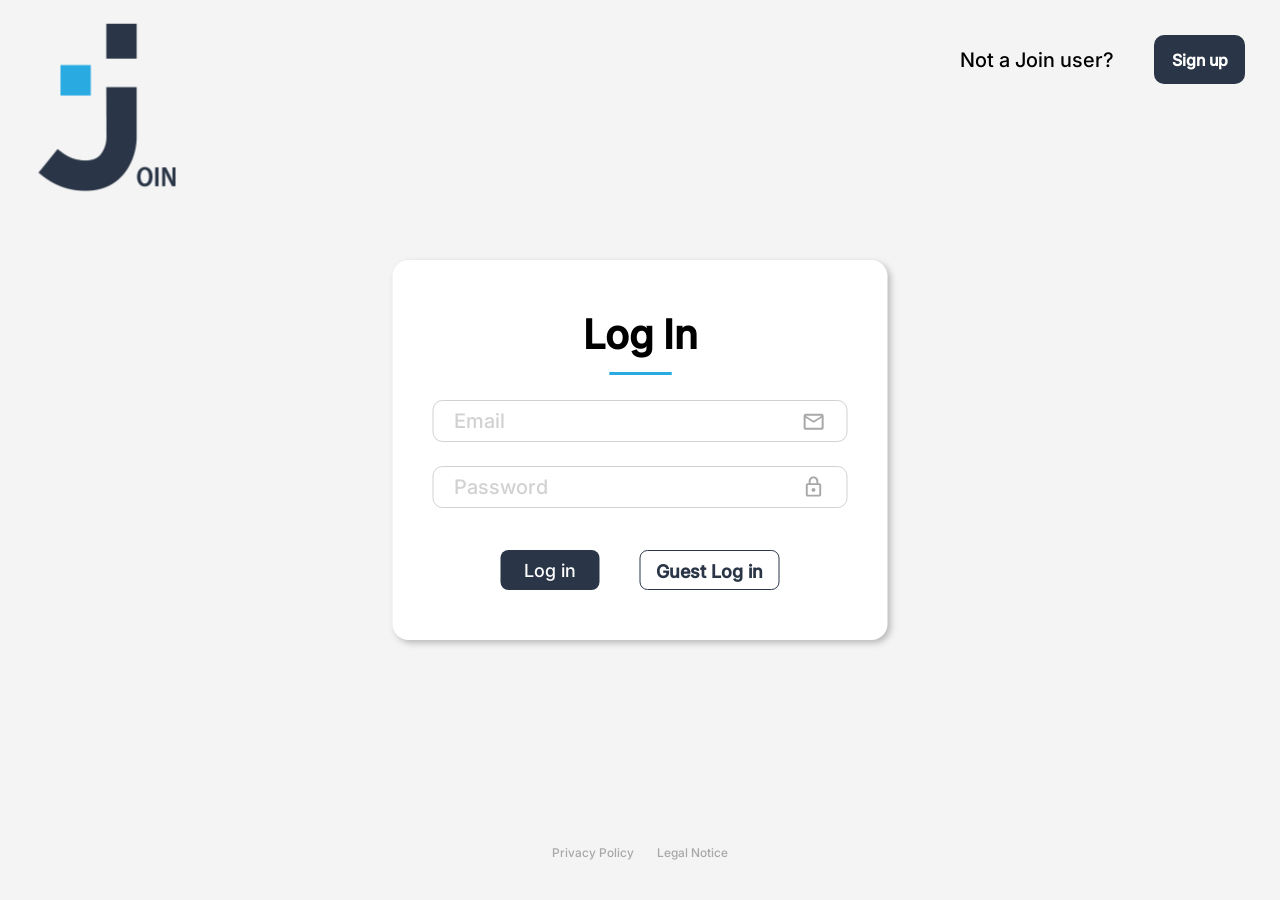
==== commit 90d1c322: "update path of the favicon in all pages" ====
--- a/index.html
+++ b/index.html
@@ -3,7 +3,7 @@
   <head>
     <meta charset="UTF-8" />
     <meta name="viewport" content="width=device-width, initial-scale=1.0" />
-    <link rel="shortcut icon" href="./assets/icons/logo/joinLarge.png" type="image/x-icon" />
+    <link rel="shortcut icon" href="../../assets/icons/logo/joinLarge.png" type="image/x-icon" />
 
     <script type="module" src="./scripts/pages/signUp.js" defer></script>
     <script src="./scripts/pages/login.js" defer></script>
